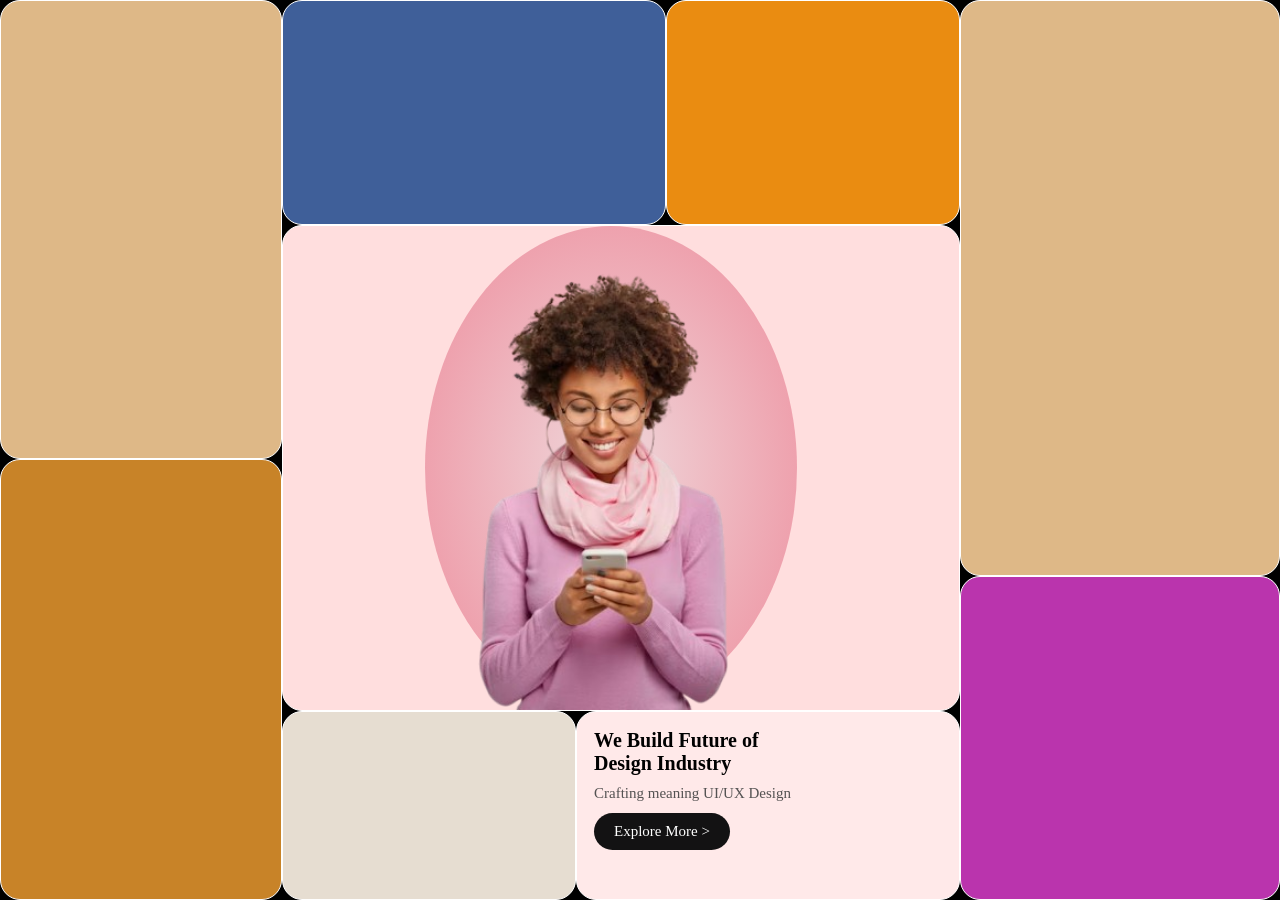
==== Assign-4/Cubo/index.html @ 0ea8b0ee "second" ====
<!DOCTYPE html>
<html lang="en">
<head>
    <meta charset="UTF-8">
    <meta name="viewport" content="width=device-width, initial-scale=1.0">
    <link rel="stylesheet" href="style.css">
    <title>Cubo</title>
</head>
<body>
    <main>
        <div class="left-top"></div>
        <div class="left-bottom"></div>
        
        <div class="top-center1"></div>
        <div class="top-center2"></div>
        
        <div class="center">
            <div class="circle">  
            </div>
            <img src="./girl_image_cubo-Photoroom-removebg-preview.png" alt="girl_image">
            
        </div>
        
        <div class="bottom-center1"></div>
        <div class="bottom-center2">
            <div class="bottom-center2-div1">
                <h3>We Build Future of <br>Design Industry</h3>
                <p>Crafting meaning UI/UX Design</p>
                <button>Explore More  > </button>
            </div>
        </div>

        <div class="right-top"></div>
        <div class="right-bottom"></div>
    </main>
</body>
</html>
---- Assign-4/Cubo/style.css ----
*{
    margin:0;
    padding:0;
    box-sizing: border-box;
    font-family:'helvetica neue';
}

html,body{
    height:100%;
    width:100%;
}

main{
    height:100%;
    width:100%;
    background-color:black;
    display:grid;
    grid-template-columns: 22% 23% 7% 23% 25%;
    grid-template-rows: 25% 26% 13% 15% 21%;

    grid-template-areas:
    "left-top top-center1 top-center1 top-center2 right-top"
    "left-top center center center right-top"
    "left-bottom center center center right-top"
    "left-bottom center center center right-bottom"
    "left-bottom bottom-center1 bottom-center2 bottom-center2 right-bottom" 
    ;
}

.left-top{
    background-color: burlywood;
    grid-area:left-top;
    border:1px solid white;
    border-radius:20px;
}

.left-bottom{
    background-color: rgb(200, 131, 40);
    grid-area: left-bottom;
    border:1px solid white;
    border-radius:20px;
}

.top-center1{
    background-color: rgb(63, 95, 153);
    grid-area:top-center1;
    border:1px solid white;
    border-radius:20px;
}

.top-center2{
    background-color: rgb(234, 140, 17);
    grid-area:top-center2;
    border:1px solid white;
    border-radius:20px;
}

/* .center{
    background-color: rgb(87, 48, 178);
    grid-area:center;
    border:1px solid white;
    border-radius:20px;
    position: relative;
} */

.bottom-center1{
    background-color: rgb(230, 221, 209);
    grid-area:bottom-center1;
    border:1px solid white;
    border-radius:20px;
}
.bottom-center2{
    background-color: rgb(255, 233, 233);
    grid-area: bottom-center2;
    border:1px solid white;
    border-radius:20px;
}

.center{
    background-color: #ffdede;
    grid-area:center;
    border:1px solid white;
    border-radius:20px;
    display: flex;
    justify-content: center;
    position: relative;
}

.right-top{
    background-color: burlywood;
    grid-area:right-top;
    border:1px solid white;
    border-radius:20px;
}

.right-bottom{
    background-color: rgb(186, 52, 173);
    grid-area:right-bottom;
    border:1px solid white;
    border-radius: 20px;
}

.circle{
    height:100%;
    width:55%;
    background: radial-gradient(rgb(239, 216, 219) , rgb(238, 139, 155));
    border-radius: 50%;
    transform:translate(-10px);
    /* margin:auto; */
    /* position:absolute; */
}

.center img{
    position:absolute;
    bottom:0;
    height:450px;
    /* width:800px; */

}

.bottom-center2-div1{
    padding:17px;
}

.bottom-center2-div1 h3{
    font-size:20px;
    /* margin-bottom:8px; */
}

.bottom-center2-div1 p{
    font-size:15px;
    line-height: 2.5;
    color:rgb(84, 82, 82);
}

.bottom-center2-div1 button{
    padding:10px 20px;
    font-size:15px;
    background-color: rgb(19, 18, 19);
    color:white;
    border:none;
    border-radius:20px;
}
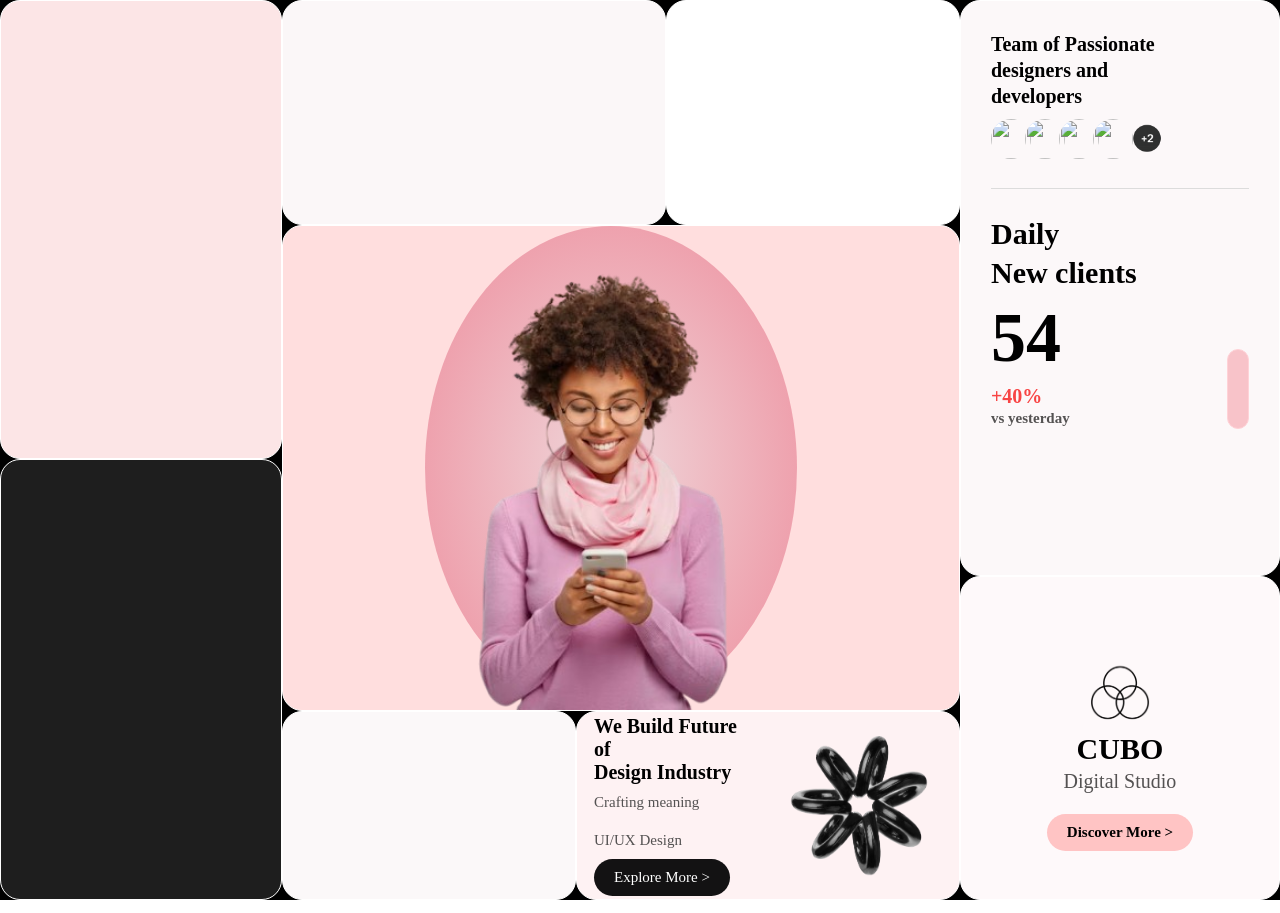
==== commit 8fdf3d23: "grid 3 columns" ====
--- a/Assign-4/Cubo/index.html
+++ b/Assign-4/Cubo/index.html
@@ -4,6 +4,9 @@
     <meta charset="UTF-8">
     <meta name="viewport" content="width=device-width, initial-scale=1.0">
     <link rel="stylesheet" href="style.css">
+    <link href="https://cdn.jsdelivr.net/npm/remixicon@4.9.0/fonts/remixicon.css"
+    rel="stylesheet"
+/>
     <title>Cubo</title>
 </head>
 <body>
@@ -28,10 +31,43 @@
                 <p>Crafting meaning UI/UX Design</p>
                 <button>Explore More  > </button>
             </div>
+            <img src="./black_cla.png" width="200px" height="200px" alt="balck_clature">
         </div>
 
-        <div class="right-top"></div>
-        <div class="right-bottom"></div>
+
+        <div class="right-top">
+            <div class="right-top-div1">
+                <p>Team of Passionate <br> designers and <br> developers</p>
+                <img src="https://plus.unsplash.com/premium_photo-1671656349322-41de944d259b?q=80&w=1974&auto=format&fit=crop&ixlib=rb-4.1.0&ixid=M3wxMjA3fDB8MHxwaG90by1wYWdlfHx8fGVufDB8fHx8fA%3D%3D">
+                <img src="https://images.unsplash.com/photo-1500648767791-00dcc994a43e?q=80&w=687&auto=format&fit=crop&ixlib=rb-4.1.0&ixid=M3wxMjA3fDB8MHxwaG90by1wYWdlfHx8fGVufDB8fHx8fA%3D%3D">
+                <img src="https://images.unsplash.com/photo-1632765854612-9b02b6ec2b15?q=80&w=1972&auto=format&fit=crop&ixlib=rb-4.1.0&ixid=M3wxMjA3fDB8MHxwaG90by1wYWdlfHx8fGVufDB8fHx8fA%3D%3D">
+                <img src="https://images.unsplash.com/photo-1534528741775-53994a69daeb?q=80&w=764&auto=format&fit=crop&ixlib=rb-4.1.0&ixid=M3wxMjA3fDB8MHxwaG90by1wYWdlfHx8fGVufDB8fHx8fA%3D%3D">
+                <img src="./+2.png" class="two" alt="plus_2">
+            </div>
+        <hr>        
+        <div class="right-top-div2">
+                
+                <div>
+                    <h2>Daily <br>New clients</h2>
+                    <h1>54</h1>
+                    <h5>+40% <i class="ri-arrow-right-up-line"></i></h5>
+                    <p>vs yesterday</p>
+                </div>
+                <div class="icon">
+                    <i class="ri-user-add-line"></i>
+                </div>
+            </div>
+        </div>
+        <div class="right-bottom">
+
+            <div class="right-bottom-div">
+                <img src="./cubo_logo.png" alt="CUBO Logo">
+                <h2>CUBO</h2>
+                <p>Digital Studio</p>
+
+                <button>Discover More   > </button>
+            </div>
+        </div>
     </main>
 </body>
-</html>+</html>
--- a/Assign-4/Cubo/style.css
+++ b/Assign-4/Cubo/style.css
@@ -25,33 +25,35 @@
     "left-bottom center center center right-bottom"
     "left-bottom bottom-center1 bottom-center2 bottom-center2 right-bottom" 
     ;
+    /* gap:10px; */
+    /* object-fit:cover; */
 }
 
 .left-top{
-    background-color: burlywood;
+    background-color:#fce5e6;
     grid-area:left-top;
     border:1px solid white;
     border-radius:20px;
 }
 
 .left-bottom{
-    background-color: rgb(200, 131, 40);
+    background-color: #1E1E1E;
     grid-area: left-bottom;
     border:1px solid white;
     border-radius:20px;
 }
 
 .top-center1{
-    background-color: rgb(63, 95, 153);
+    background-color:#fbf7f8;
     grid-area:top-center1;
     border:1px solid white;
     border-radius:20px;
 }
 
 .top-center2{
-    background-color: rgb(234, 140, 17);
+    background-color:#ffffff;
     grid-area:top-center2;
-    border:1px solid white;
+    border:1px solid #ffffff;
     border-radius:20px;
 }
 
@@ -64,16 +66,19 @@
 } */
 
 .bottom-center1{
-    background-color: rgb(230, 221, 209);
+    background-color: #FBF8F9;
     grid-area:bottom-center1;
     border:1px solid white;
     border-radius:20px;
 }
 .bottom-center2{
-    background-color: rgb(255, 233, 233);
+    background-color: #FEF2F3;
     grid-area: bottom-center2;
     border:1px solid white;
     border-radius:20px;
+    display:flex;
+    justify-content:space-between;
+    align-items:center;
 }
 
 .center{
@@ -87,14 +92,14 @@
 }
 
 .right-top{
-    background-color: burlywood;
+    background-color: #fcf8f9;
     grid-area:right-top;
     border:1px solid white;
     border-radius:20px;
 }
 
 .right-bottom{
-    background-color: rgb(186, 52, 173);
+    background-color: #FEF9FA;
     grid-area:right-bottom;
     border:1px solid white;
     border-radius: 20px;
@@ -140,4 +145,146 @@
     color:white;
     border:none;
     border-radius:20px;
+}
+
+/* .bottom-center2-div1 img{
+    /* width: 20px; */
+    /* height: 100px; */
+
+/* } */
+
+.right-top{
+    padding:30px;
+}
+
+.right-top-div1 h3{
+    font-size:20px;
+    margin-bottom:8px;
+}
+
+.right-top-div1 p{
+    font-size:20px;
+    line-height: 1.3;
+    font-weight: 600;
+    
+}
+
+.right-top-div1 img{
+    width:40px;
+    height:40px;
+    border-radius:50%;
+    object-fit:cover;
+    margin-right:-10px;
+    margin-top:10px;
+}
+
+.right-top-div2{
+    display:flex;
+    justify-content:space-between;
+    /* align-items:center; */
+    /* margin-top:20px; */
+}
+
+.right-top-div2 img .two{
+    height:50%;
+    width:50%;
+}
+
+hr{
+    border:none;
+    height:1px;
+    background: #dcdcdc;
+    margin:25px 0;
+}
+
+.right-top-div2 h2{
+    font-size:30px;
+    line-height: 1.3;
+    font-weight: 600;
+}
+
+.right-top-div2 h1{
+    font-size:70px;
+    line-height: 1.3;
+    font-weight: 600;
+}
+
+.right-top-div2 h5{
+    font-size:20px;
+    line-height: 1.3;
+    font-weight: 600;
+    color:rgb(248, 68, 68);
+    line-height: 1.3;
+}
+
+.right-top-div2 p{
+    font-size:15px;
+    line-height: 1.3;
+    font-weight: 600;
+    color:rgb(84, 82, 82);
+    line-height: 1.3;
+}
+
+.right-top-div2 .icon{
+    font-size:50px;
+    height:80px;
+    color:rgb(58, 55, 55);
+    border:1px solid #ffd2d7;
+    background-color: #f8c3c9;
+    border-radius:20px;
+    padding:10px;
+    bottom:0;
+    transform: translateY(135px);
+}
+
+
+/* right bottom  */
+
+.right-bottom{
+    padding:30px;
+    display:flex;
+    justify-content:center;
+    align-items:center;
+}
+
+.right-bottom-div{
+    text-align:center;
+}
+
+.right-bottom-div h2{
+    font-size:30px;
+    line-height: 1.3;
+    font-weight: 600;
+    /* margin:0; */
+    /* padding-top:0; */
+}
+
+.right-bottom-div p{
+    font-size:20px;
+    line-height: 1.3;
+    /* font-weight: 600; */
+    color:rgb(84, 82, 82);
+    line-height: 1.3;
+}
+
+.right-bottom-div button{
+    padding:10px 20px;
+    font-size:15px;
+    font-weight: 600;
+    background-color: rgb(255, 196, 196);
+    color:black;
+    border:none;
+    border-radius:20px;
+    margin-top:20px;
+}
+
+.right-bottom-div img{
+    width:120px;
+    height:100px;
+    object-fit:cover;
+    border-radius:50%;
+    /* background-color: rgb(255, 196, 196); */
+    transform: translateY(20px);
+    /* font-weight:800; */
+    /* margin-bottom:20px; */
 }
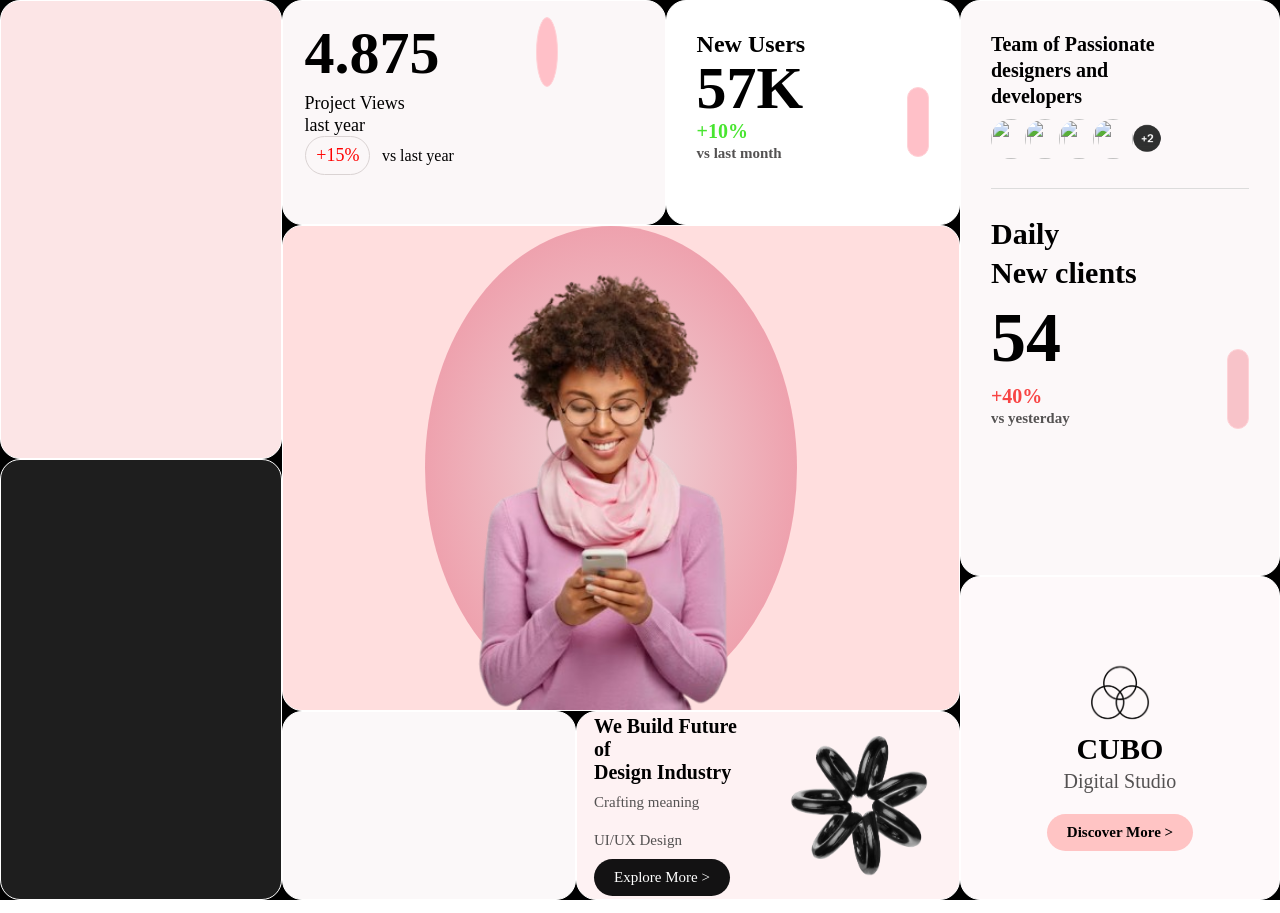
==== commit b70b783c: "top-centers" ====
--- a/Assign-4/Cubo/index.html
+++ b/Assign-4/Cubo/index.html
@@ -14,8 +14,42 @@
         <div class="left-top"></div>
         <div class="left-bottom"></div>
         
-        <div class="top-center1"></div>
-        <div class="top-center2"></div>
+        <div class="top-center1">
+            <div class="top-center1-div1">
+                <div>
+                    <h1>4.875</h1>
+                    
+                    <p class="p1"> Project Views <br> last year</p>
+                    <div class="para">
+                        <p class="p2">
+                            <i class="ri-arrow-right-up-long-fill"></i>
+                            <span>+15% </span>
+                        
+                        </p>
+                    <p class="p3">vs last year</p>
+                    </div>
+                </div>
+                <div class="icon">
+                    <i class="ri-heart-line"></i>
+                </div>
+
+            </div>
+        </div>
+
+        <div class="top-center2">
+            <div class="top-center2-div1">
+                
+                <div>
+                    <h2>New Users </h2>
+                    <h1>57K</h1>
+                    <h5>+10% <i class="ri-arrow-right-up-line"></i></h5>
+                    <p>vs last month</p>
+                </div>
+                <div class="icon">
+                    <i class="ri-group-line"></i>
+                </div>
+            </div>
+        </div>
         
         <div class="center">
             <div class="circle">  
@@ -45,7 +79,7 @@
                 <img src="./+2.png" class="two" alt="plus_2">
             </div>
         <hr>        
-        <div class="right-top-div2">
+            <div class="right-top-div2">
                 
                 <div>
                     <h2>Daily <br>New clients</h2>
--- a/Assign-4/Cubo/style.css
+++ b/Assign-4/Cubo/style.css
@@ -287,4 +287,126 @@
     transform: translateY(20px);
     /* font-weight:800; */
     /* margin-bottom:20px; */
+}
+
+
+/* top center 2  */
+
+
+
+.top-center2-div1{
+    padding:30px;
+    display:flex;
+    /* flex-direction:column; */
+    align-items:center;
+    justify-content:space-between;
+}
+
+.top-center2-div1 h1{
+    font-size:60px;
+    line-height: 1;
+    font-weight: 600;
+}
+
+.top-center2-div1 h5{
+    font-size:20px;
+    line-height: 1.3;
+    font-weight: 600;
+    color:rgb(72, 229, 48);
+    line-height: 1.3;
+}
+
+.top-center2-div1 p{
+    font-size:15px;
+    line-height: 1.3;
+    font-weight: 600;
+    color:rgb(84, 82, 82);
+    line-height: 1.3;
+}
+
+.top-center2-div1 .icon{
+    font-size:50px;
+    height:70px;
+    color:rgb(58, 55, 55);
+    border:1px solid #ffd2d7;
+    background-color: #ffbec6f4;
+    border-radius:20px;
+    padding:10px;
+    bottom:0;
+    transform: translateY(25px);
+}
+
+
+.top-center1{
+    /* padding:30px; */
+    /* display:flex;
+    justify-content:space-between;
+    align-items:center; */
+}
+.top-center1-div1{
+    padding:22px;
+    display:flex;
+    justify-content:space-between;
+    align-items:center;
+}
+
+.top-center1-div1 h1{
+    font-size:60px;
+    line-height: 1;
+    font-weight: 600;
+    width:150px;
+    height:70px;
+    /* background-color: rgb(255, 196, 196); */
+    margin:0;
+    padding:0;
+}
+
+.top-center1-div1 .p1{
+    font-size:18px;
+    line-height: 1.2;
+    font-weight: 400;
+    margin:0;
+    padding:0;
+}
+
+.top-center1-div1 .p2{
+    font-size:14px;
+    line-height: 1.5;
+    font-weight: 400;
+    margin:0;
+    padding:0;
+}
+
+.top-center1-div1 .para{
+    /* padding-top:8px; */
+    display:flex;
+    justify-content:space-around;
+    align-items:center;
+    /* margin-top:10px; */
+}
+
+.top-center1-div1 .para .p2{
+    font-size:18px;
+    padding:5px 10px;
+    margin-right:10px;
+
+    color:red;
+    /* background-color: rgb(255, 196, 196); */
+    border-radius:20px;
+    border:1px solid rgb(218, 211, 211);
+    /* width:20px; */
+}
+
+.top-center1-div1 .icon{
+    
+    font-size:50px;
+    height:70px;
+    color:rgb(58, 55, 55);
+    border:1px solid #ffd2d7;
+    background-color: #ffbec6f4;
+    border-radius:50%;
+    padding:10px;
+    bottom:0;
+    transform: translate(-85px,-47px);
+    /* transform: translateX(-50px); */
 }
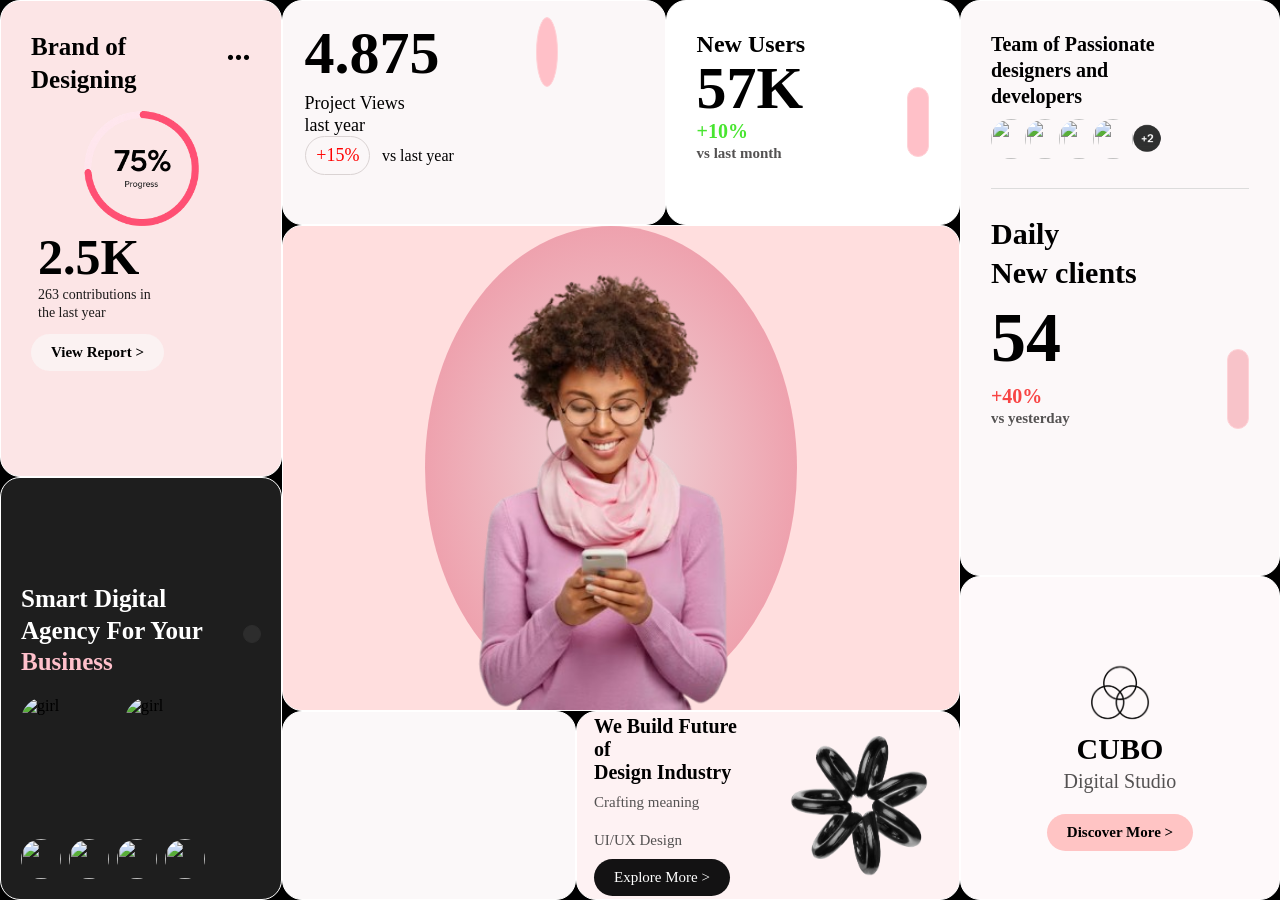
==== commit 26aad523: "left-bottom" ====
--- a/Assign-4/Cubo/index.html
+++ b/Assign-4/Cubo/index.html
@@ -11,8 +11,43 @@
 </head>
 <body>
     <main>
-        <div class="left-top"></div>
-        <div class="left-bottom"></div>
+        <div class="left-top">
+            <div class="left-top-div1">
+                <h2>Brand of <br>Designing</h2>
+                <img src="./progress.png" alt="progress" height="150px" width="150px">
+                <h1>2.5K</h1>
+                <p>263 contributions in <br> the last year</p>
+
+                <button>View Report > </button>
+            </div>
+            <div class="left-top-div2">
+                <h1>...</h1>
+            </div>
+        </div>
+
+        <div class="left-bottom">
+            <div class="left-bottom-div1">
+                <h2>Smart Digital <br> Agency For Your <br> <span>Business</span></h2>
+                
+                <div class="image-div1">
+                    <img src="https://encrypted-tbn0.gstatic.com/images?q=tbn:ANd9GcSwVD5lMrm05kDeaTTBhRRtywR-DJIsPOHWEUiF9tnVVLI6xTuL" alt="girl" height="150px" width="100px">
+
+                    <img src="https://encrypted-tbn0.gstatic.com/images?q=tbn:ANd9GcSwPPuhhBGE0in0Kbz5HQK6wE7jMBExeRhMZaD3StdB2Q&s" alt="girl" height="150px" width="100px">
+                </div>
+                
+                <div class="image-div2">
+                    <img src="https://plus.unsplash.com/premium_photo-1671656349322-41de944d259b?q=80&w=1974&auto=format&fit=crop&ixlib=rb-4.1.0&ixid=M3wxMjA3fDB8MHxwaG90by1wYWdlfHx8fGVufDB8fHx8fA%3D%3D">
+                <img src="https://images.unsplash.com/photo-1500648767791-00dcc994a43e?q=80&w=687&auto=format&fit=crop&ixlib=rb-4.1.0&ixid=M3wxMjA3fDB8MHxwaG90by1wYWdlfHx8fGVufDB8fHx8fA%3D%3D">
+                <img src="https://images.unsplash.com/photo-1632765854612-9b02b6ec2b15?q=80&w=1972&auto=format&fit=crop&ixlib=rb-4.1.0&ixid=M3wxMjA3fDB8MHxwaG90by1wYWdlfHx8fGVufDB8fHx8fA%3D%3D">
+                <img src="https://images.unsplash.com/photo-1534528741775-53994a69daeb?q=80&w=764&auto=format&fit=crop&ixlib=rb-4.1.0&ixid=M3wxMjA3fDB8MHxwaG90by1wYWdlfHx8fGVufDB8fHx8fA%3D%3D">
+                </div> 
+            </div>
+            
+            <div class="left-bottom-div2">
+                <i class="ri-arrow-right-up-long-fill"></i>
+            </div>
+
+        </div>
         
         <div class="top-center1">
             <div class="top-center1-div1">
@@ -23,7 +58,7 @@
                     <div class="para">
                         <p class="p2">
                             <i class="ri-arrow-right-up-long-fill"></i>
-                            <span>+15% </span>
+                            <span>+15%</span>
                         
                         </p>
                     <p class="p3">vs last year</p>
--- a/Assign-4/Cubo/style.css
+++ b/Assign-4/Cubo/style.css
@@ -16,7 +16,7 @@
     background-color:black;
     display:grid;
     grid-template-columns: 22% 23% 7% 23% 25%;
-    grid-template-rows: 25% 26% 13% 15% 21%;
+    grid-template-rows: 25% 28% 11% 15% 21%;
 
     grid-template-areas:
     "left-top top-center1 top-center1 top-center2 right-top"
@@ -337,12 +337,6 @@
 }
 
 
-.top-center1{
-    /* padding:30px; */
-    /* display:flex;
-    justify-content:space-between;
-    align-items:center; */
-}
 .top-center1-div1{
     padding:22px;
     display:flex;
@@ -409,4 +403,131 @@
     bottom:0;
     transform: translate(-85px,-47px);
     /* transform: translateX(-50px); */
-}+}
+
+
+/* left top  */
+
+.left-top{
+    padding:30px;
+    display:flex;
+    justify-content:space-between;
+}
+
+.left-top-div1 h2{
+    font-size:25px;
+    line-height: 1.3;
+    font-weight: 600;
+    /* margin:0; */
+    /* padding-top:0; */
+}
+
+.left-top-div1 img{
+    transform:translate(35px,0px);
+}
+
+.left-top-div1 h1{
+    font-size:50px;
+    /* line-height: 1.3; */
+    font-weight: 600;
+    margin:0;
+    padding-top:0;
+    transform:translate(7px,-22px);
+}
+
+.left-top-div1 p{
+    font-size:14px;
+    /* width:150px; */
+    /* background-color: rgb(255, 196, 196); */
+    /* line-height: 1.3; */
+    /* font-weight: 600; */
+    color:rgb(29, 27, 27);
+    line-height: 1.3;
+    transform:translate(7px,-22px);
+    margin:0;
+}
+
+.left-top-div1 button{
+    padding:10px 20px;
+    /* margin-bottom:10px; */
+    font-size:15px;
+    font-weight: 600;
+    background-color: rgb(251, 242, 242);
+    color:black;
+    border:none;
+    border-radius:20px;
+    transform:translateY(-10px);
+}
+
+/* left-bottom */
+
+.left-bottom{
+    padding:20px;
+    display:flex;
+    justify-content:space-between;
+    align-items:flex-end;
+    gap:16px;
+}
+
+.left-bottom-div1{
+    display:flex;
+    flex-direction:column;
+    width:100%;
+}
+
+.left-bottom-div1 h2{
+    font-size:25px;
+    line-height: 1.25;
+    font-weight: 600;
+    color:white;
+    margin:0 0 14px;
+}
+
+.left-bottom-div1 h2 span{
+    color:pink;
+}
+
+.left-bottom-div1 .image-div1{
+    display:flex;
+    gap:12px;
+    margin:6px 0 10px;
+}
+
+.left-bottom-div1 .image-div1 img{
+    width:92px;
+    height:124px;
+    border-radius:24px;
+    object-fit:cover;
+}
+
+.left-bottom-div1 .image-div2{
+    display:flex;
+    gap:8px;
+    margin-top:8px;
+}
+
+.left-bottom-div1 .image-div2 img{
+    width:40px;
+    height:40px;
+    border-radius:50%;
+    object-fit:cover;
+    /* margin-left:-15px; */
+
+    /* padding-right:10px; */
+}
+
+.left-bottom-div2{
+    display:flex;
+    align-items:flex-end;
+    padding-bottom:6px;
+}
+
+.left-bottom-div2 i{
+    font-size:28px;
+    color:white;
+    background:#2d2d2d;
+    border:1px solid #2d2d2d;
+    border-radius:50%;
+    padding:8px;
+    transform:translateY(-230px);
+}
